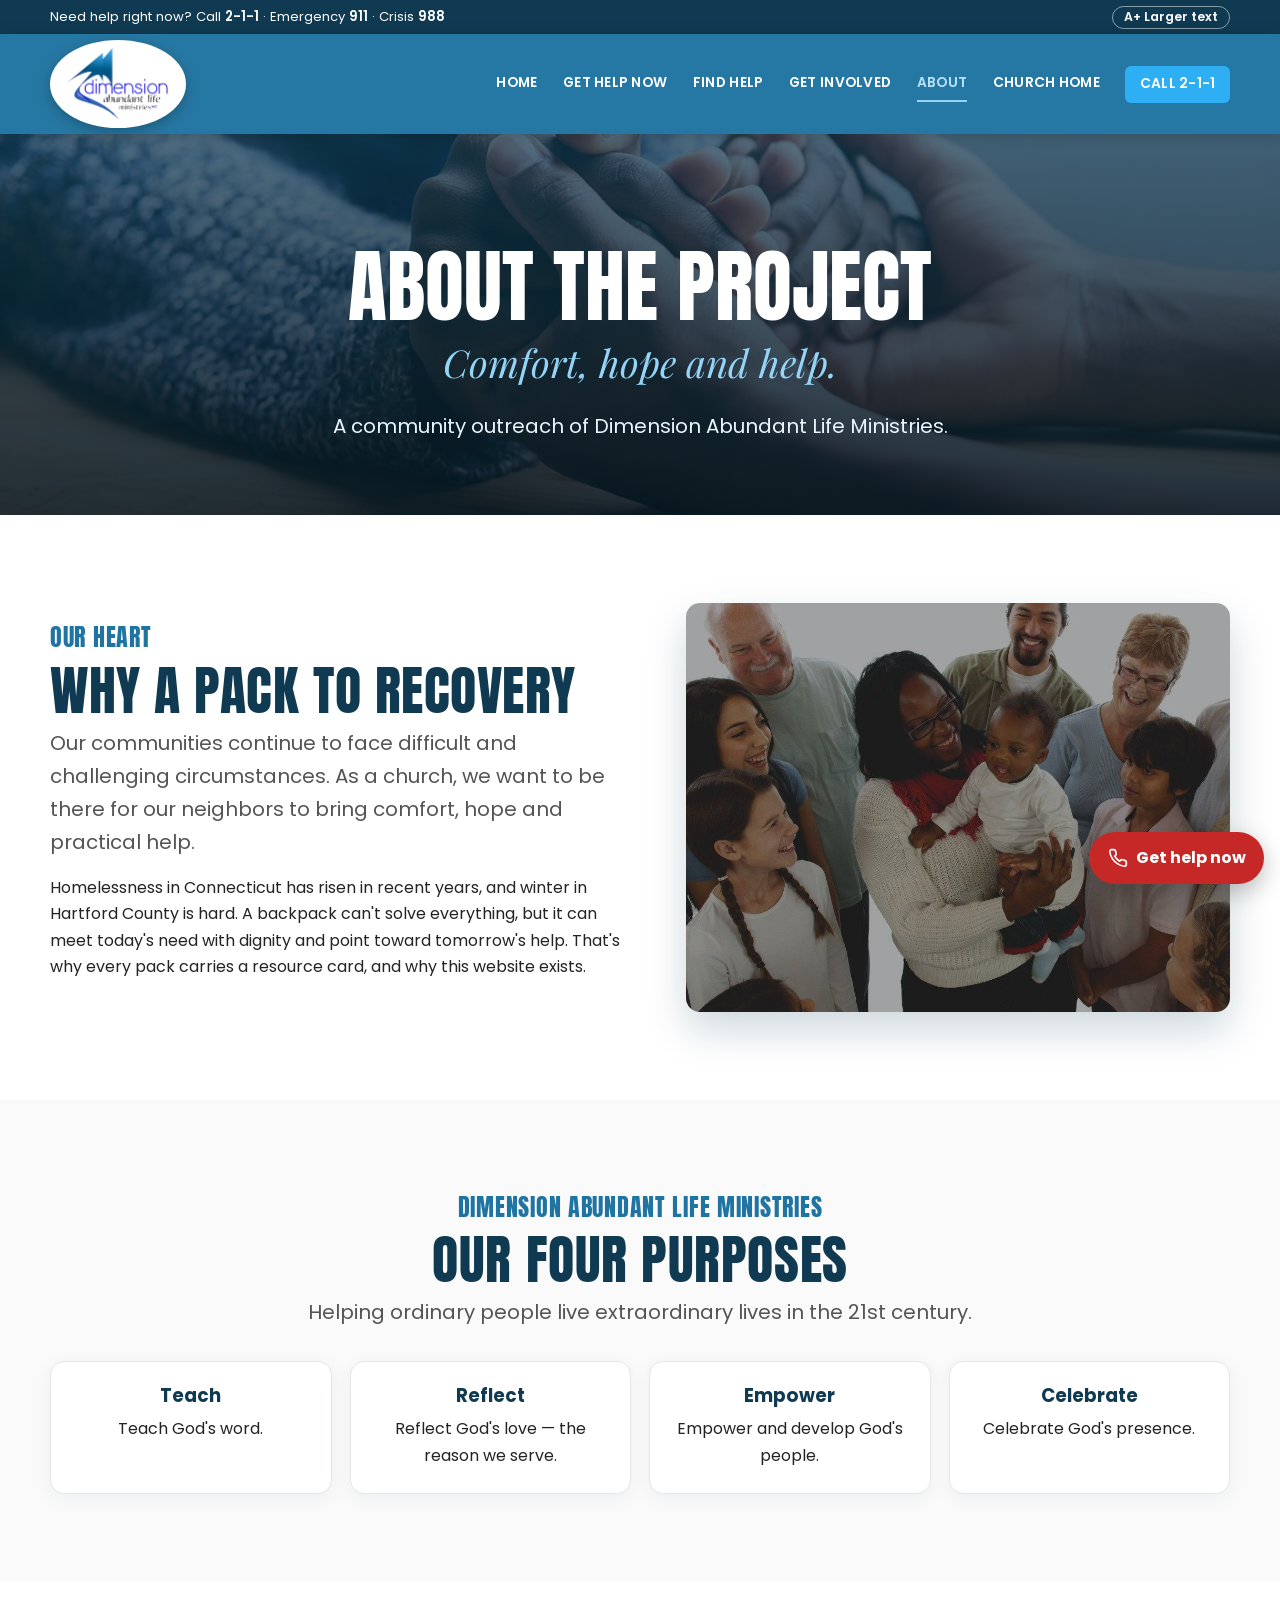
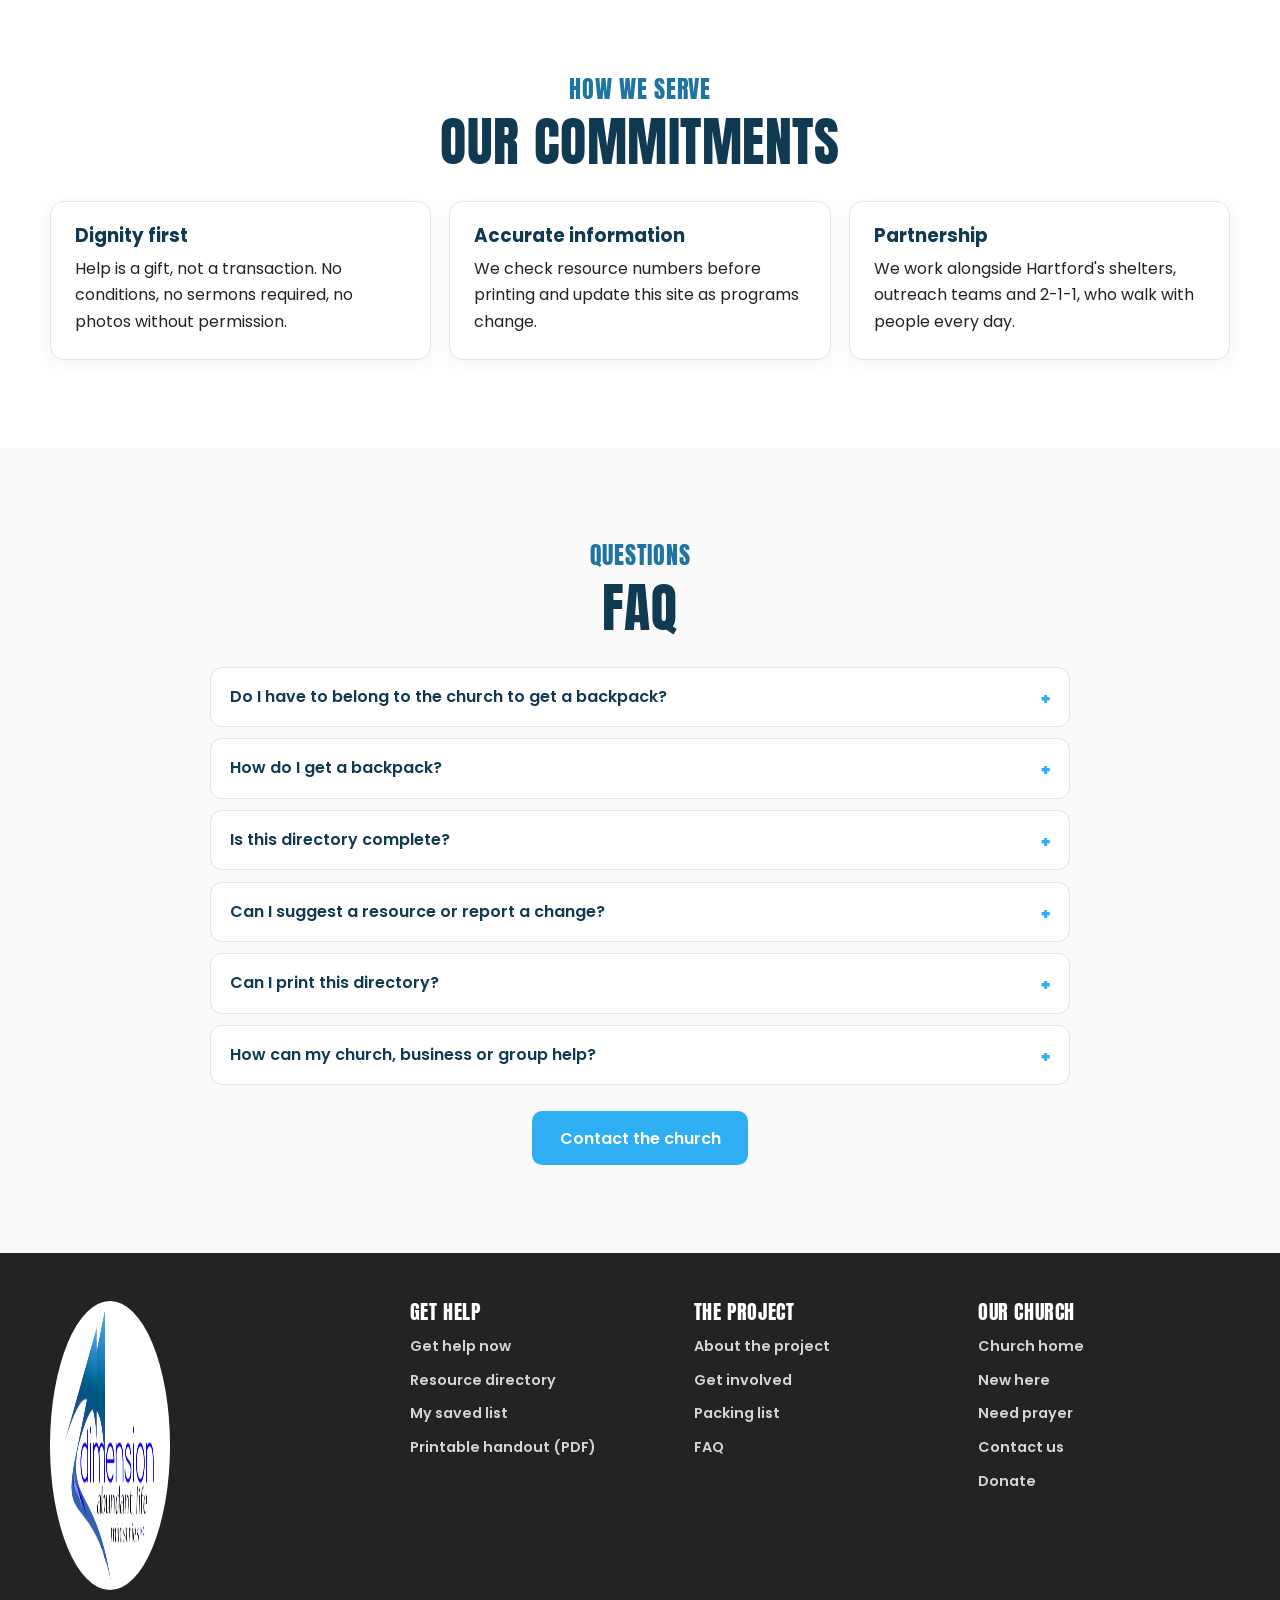
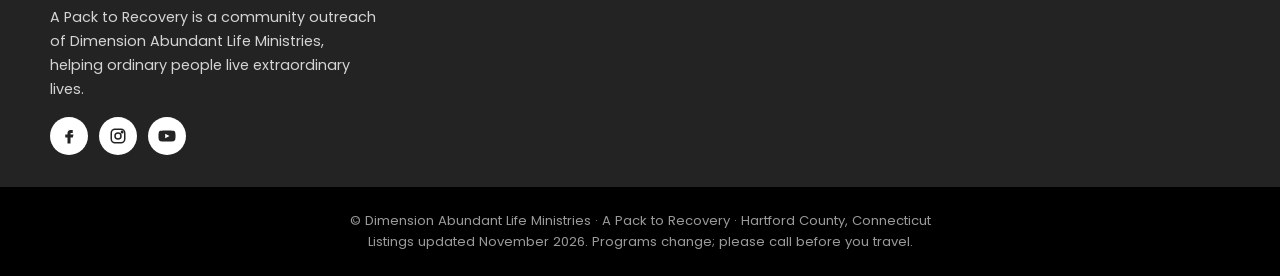
==== about.html @ 4f3009d9 "A Pack to Recovery website in DALM style with expanded Hartford County directory Co-Authored-By: Cla" ====
<!doctype html>
<html lang="en"><head><meta charset="utf-8"><meta name="viewport" content="width=device-width,initial-scale=1">
<title>About | A Pack to Recovery</title>
<meta name="description" content="A Pack to Recovery: backpacks and a free Hartford County resource directory from Dimension Abundant Life Ministries.">
<meta property="og:title" content="A Pack to Recovery | Dimension Abundant Life Ministries">
<meta property="og:description" content="A Pack to Recovery: backpacks and a free Hartford County resource directory from Dimension Abundant Life Ministries.">
<meta property="og:image" content="assets/church-outreach.jpg">
<meta name="theme-color" content="#1f74a2">
<link rel="icon" href="assets/dalm-logo.png">
<link rel="preconnect" href="https://fonts.googleapis.com"><link rel="preconnect" href="https://fonts.gstatic.com" crossorigin>
<link href="https://fonts.googleapis.com/css2?family=Anton&family=Playfair+Display:ital@1&family=Poppins:wght@400;500;600;700&display=swap" rel="stylesheet">
<link rel="stylesheet" href="site.css"><script src="site.js" defer></script></head>
<body><a class="skip" href="#main">Skip to content</a>
<div class="utility"><div class="wrap"><span>Need help right now? Call <a href="tel:211">2-1-1</a> · Emergency <a href="tel:911">911</a> · Crisis <a href="tel:988">988</a></span><span class="tools"><button type="button" id="textsize" aria-pressed="false">A+ Larger text</button></span></div></div>
<header class="site-head"><div class="wrap bar">
<a class="logo" href="index.html" aria-label="A Pack to Recovery home"><img src="assets/dalm-logo.png" alt="Dimension Abundant Life Ministries" width="419" height="289"></a>
<button class="menu-btn" type="button" aria-expanded="false" aria-controls="nav"><svg viewBox="0 0 24 24" fill="currentColor" aria-hidden="true"><rect x="3" y="3" width="5" height="5"/><rect x="9.5" y="3" width="5" height="5"/><rect x="16" y="3" width="5" height="5"/><rect x="3" y="9.5" width="5" height="5"/><rect x="9.5" y="9.5" width="5" height="5"/><rect x="16" y="9.5" width="5" height="5"/><rect x="3" y="16" width="5" height="5"/><rect x="9.5" y="16" width="5" height="5"/><rect x="16" y="16" width="5" height="5"/></svg>Menu</button>
<nav class="nav" id="nav" aria-label="Main"><a href="index.html">Home</a><a href="get-help-now.html">Get Help Now</a><a href="resources.html">Find Help</a><a href="get-involved.html">Get Involved</a><a href="about.html" aria-current="page">About</a><a href="https://www.dimensionministries.org/">Church Home</a><a class="nav-cta" href="tel:211">Call 2-1-1</a></nav>
</div></header>
<main id="main">
<section class="page-hero" style="background-image:url(assets/hands.jpg)"><div class="wrap">
<h1>About the Project</h1><span class="script">Comfort, hope and help.</span>
<p class="lead">A community outreach of Dimension Abundant Life Ministries.</p></div></section>
<section class="section"><div class="wrap split">
<div><p class="kicker" style="color:#1f74a2">Our heart</p><h2 class="display" style="font-size:clamp(2.2rem,5vw,3.4rem)">Why A Pack to Recovery</h2>
<p class="lead">Our communities continue to face difficult and challenging circumstances. As a church, we want to be there for our neighbors to bring comfort, hope and practical help.</p>
<p>Homelessness in Connecticut has risen in recent years, and winter in Hartford County is hard. A backpack can't solve everything, but it can meet today's need with dignity and point toward tomorrow's help. That's why every pack carries a resource card, and why this website exists.</p></div>
<div class="photo"><img src="assets/community.jpg" alt="A diverse church community gathered together" loading="lazy"></div>
</div></section>
<section class="section paper"><div class="wrap">
<div class="center"><p class="kicker" style="color:#1f74a2">Dimension Abundant Life Ministries</p><h2 class="display" style="font-size:clamp(2.2rem,5vw,3.4rem)">Our four purposes</h2>
<p class="lead">Helping ordinary people live extraordinary lives in the 21st century.</p></div>
<div class="grid four">
<div class="card center"><h3>Teach</h3><p>Teach God's word.</p></div>
<div class="card center"><h3>Reflect</h3><p>Reflect God's love — the reason we serve.</p></div>
<div class="card center"><h3>Empower</h3><p>Empower and develop God's people.</p></div>
<div class="card center"><h3>Celebrate</h3><p>Celebrate God's presence.</p></div>
</div></div></section>
<section class="section"><div class="wrap">
<div class="center"><p class="kicker" style="color:#1f74a2">How we serve</p><h2 class="display" style="font-size:clamp(2.2rem,5vw,3.4rem)">Our commitments</h2></div>
<div class="grid">
<div class="card"><h3>Dignity first</h3><p>Help is a gift, not a transaction. No conditions, no sermons required, no photos without permission.</p></div>
<div class="card"><h3>Accurate information</h3><p>We check resource numbers before printing and update this site as programs change.</p></div>
<div class="card"><h3>Partnership</h3><p>We work alongside Hartford's shelters, outreach teams and 2-1-1, who walk with people every day.</p></div>
</div></div></section>
<section class="section paper" id="faq"><div class="wrap" style="max-width:860px">
<div class="center"><p class="kicker" style="color:#1f74a2">Questions</p><h2 class="display" style="font-size:clamp(2.2rem,5vw,3.4rem)">FAQ</h2></div>
<div style="margin-top:2rem"><details class="faq"><summary>Do I have to belong to the church to get a backpack?</summary><p>No. Backpacks and this directory are free for anyone. There are no religious requirements and no questions you have to answer.</p></details><details class="faq"><summary>How do I get a backpack?</summary><p>Backpacks are handed out with local outreach partners. Contact the church to ask about upcoming distribution, or to refer someone.</p></details><details class="faq"><summary>Is this directory complete?</summary><p>It lists 131 programs in Hartford County and statewide, but programs change. 2-1-1 has the most current information for every program in Connecticut.</p></details><details class="faq"><summary>Can I suggest a resource or report a change?</summary><p>Yes, please! <a href="https://www.dimensionministries.org/contact-us">Contact the church</a> with the program name, phone and website.</p></details><details class="faq"><summary>Can I print this directory?</summary><p>Yes. On the Find Help page, filter or star what you need, then choose “Print this list.” There is also a two-sided <a href="A_Pack_to_Recovery_Handout.pdf">printable handout</a>.</p></details><details class="faq"><summary>How can my church, business or group help?</summary><p>Sponsor backpacks, run a supply drive, or volunteer as a group on packing day. Visit Get Involved.</p></details></div>
<div class="actions" style="justify-content:center"><a class="btn" href="https://www.dimensionministries.org/contact-us">Contact the church</a></div>
</div></section>
</main>
<footer class="site-foot"><div class="wrap top">
<div class="brand"><img src="assets/dalm-logo.png" alt="Dimension Abundant Life Ministries" width="419" height="289"><p>A Pack to Recovery is a community outreach of Dimension Abundant Life Ministries, helping ordinary people live extraordinary lives.</p>
<div class="social"><a href="https://www.facebook.com/DimensionAbundantLifeMinistries" aria-label="Facebook"><svg viewBox="0 0 24 24" fill="currentColor" aria-hidden="true"><path d="M14 8h3V4h-3c-2.8 0-4 1.7-4 4.3V10H7v4h3v8h4v-8h3l1-4h-4V8.6c0-.4.3-.6.6-.6z"/></svg></a><a href="https://www.instagram.com/dimensionlifeministries/" aria-label="Instagram"><svg viewBox="0 0 24 24" fill="none" stroke="currentColor" stroke-width="2" aria-hidden="true"><rect x="3" y="3" width="18" height="18" rx="5"/><circle cx="12" cy="12" r="4"/><circle cx="17.5" cy="6.5" r="1" fill="currentColor"/></svg></a><a href="https://www.youtube.com/channel/UC2dPU9p5CdF0M4lxwu2d5DQ" aria-label="YouTube"><svg viewBox="0 0 24 24" fill="currentColor" aria-hidden="true"><path d="M23 7.2a3 3 0 0 0-2.1-2.1C19 4.6 12 4.6 12 4.6s-7 0-8.9.5A3 3 0 0 0 1 7.2 31 31 0 0 0 .6 12 31 31 0 0 0 1 16.8a3 3 0 0 0 2.1 2.1c1.9.5 8.9.5 8.9.5s7 0 8.9-.5a3 3 0 0 0 2.1-2.1 31 31 0 0 0 .4-4.8 31 31 0 0 0-.4-4.8zM9.6 15.1V8.9l5.8 3.1z"/></svg></a></div></div>
<div><h4>Get help</h4><ul><li><a href="get-help-now.html">Get help now</a></li><li><a href="resources.html">Resource directory</a></li><li><a href="resources.html#saved">My saved list</a></li><li><a href="A_Pack_to_Recovery_Handout.pdf">Printable handout (PDF)</a></li></ul></div>
<div><h4>The project</h4><ul><li><a href="about.html">About the project</a></li><li><a href="get-involved.html">Get involved</a></li><li><a href="get-involved.html#packing">Packing list</a></li><li><a href="about.html#faq">FAQ</a></li></ul></div>
<div><h4>Our church</h4><ul><li><a href="https://www.dimensionministries.org/">Church home</a></li><li><a href="https://www.dimensionministries.org/about-us">New here</a></li><li><a href="https://www.dimensionministries.org/contact-us">Need prayer</a></li><li><a href="https://www.dimensionministries.org/contact-us">Contact us</a></li><li><a href="https://www.dimensionministries.org/online-giving">Donate</a></li></ul></div>
</div><div class="base"><div class="wrap">© Dimension Abundant Life Ministries · A Pack to Recovery · Hartford County, Connecticut<br>Listings updated November 2026. Programs change; please call before you travel.</div></div></footer>
<a class="fab no-print" href="get-help-now.html"><svg viewBox="0 0 24 24" fill="none" stroke="currentColor" stroke-width="2" stroke-linecap="round" stroke-linejoin="round" aria-hidden="true"><path d="M22 16.9v3a2 2 0 0 1-2.2 2 19.8 19.8 0 0 1-8.6-3.1 19.5 19.5 0 0 1-6-6A19.8 19.8 0 0 1 2.1 4.2 2 2 0 0 1 4.1 2h3a2 2 0 0 1 2 1.7c.1.9.4 1.8.7 2.7a2 2 0 0 1-.5 2.1L8 9.8a16 16 0 0 0 6 6l1.3-1.3a2 2 0 0 1 2.1-.4c.9.3 1.8.6 2.7.7a2 2 0 0 1 1.7 2z"/></svg><span>Get help now</span></a>
</body></html>
---- site.css ----
/* A Pack to Recovery — styled after dimensionministries.org
   Navy #0f3a51 · Sky blue #2eaef3 · Light blue #93d4f7 · Header bar #1f74a2 · Footer #242323 */
:root{
  --navy:#0f3a51;--blue:#2eaef3;--sky:#93d4f7;--pale:#b7e3fb;--bar:rgba(31,116,162,.97);
  --ink:#242323;--muted:#545454;--paper:#fafafa;--line:#d4d4d4;--foot:#242323;
  --display:'Anton',Impact,'Arial Narrow',sans-serif;--body:'Poppins',Arial,sans-serif;--script:'Playfair Display',Georgia,serif;
  --radius:14px;--fs:1rem;
}
html.big{--fs:1.18rem}
*{box-sizing:border-box}
html{scroll-behavior:smooth;scroll-padding-top:96px}
body{margin:0;background:#fff;color:var(--ink);font-family:var(--body);font-size:var(--fs);line-height:1.65;-webkit-font-smoothing:antialiased}
img{max-width:100%;display:block}
a{color:#1f74a2;text-underline-offset:.2em}
:focus-visible{outline:3px solid var(--blue);outline-offset:3px}
[hidden]{display:none!important}
.wrap{width:min(1180px,calc(100% - 32px));margin-inline:auto}
.skip{position:absolute;left:1rem;top:-5rem;background:#fff;padding:.75rem 1rem;z-index:99;border-radius:8px}
.skip:focus{top:1rem}

/* ---------- Header (DALM: oval logo, translucent blue bar, uppercase nav) ---------- */
.site-head{position:sticky;top:0;z-index:50;background:var(--bar);box-shadow:0 2px 14px rgba(0,0,0,.18)}
.site-head .bar{display:flex;align-items:center;justify-content:space-between;min-height:76px;gap:1rem}
.logo{display:block;background:#fff;border-radius:50%;padding:8px 16px;box-shadow:0 4px 14px rgba(0,0,0,.25);margin-block:6px;flex:none}
.logo img{width:104px;height:auto}
.nav{display:flex;align-items:center;gap:.25rem 1.6rem;flex-wrap:wrap;justify-content:flex-end}
.nav a{color:#fff;text-decoration:none;font-weight:600;font-size:.86rem;letter-spacing:.02em;text-transform:uppercase;padding:.35rem 0;border-bottom:2px solid transparent}
.nav a:hover,.nav a[aria-current]{border-bottom-color:var(--sky);color:var(--pale)}
.nav a.nav-cta{background:var(--blue);color:#fff;padding:.45rem .9rem;border-radius:6px;border:0}
.nav a.nav-cta:hover{background:#fff;color:var(--navy)}
.menu-btn{display:none;background:none;border:0;color:var(--sky);font:600 1rem var(--body);align-items:center;gap:.45rem;cursor:pointer;text-transform:uppercase}
.menu-btn svg{width:22px;height:22px}
.utility{background:var(--navy);color:#fff;font-size:.82rem}
.utility .wrap{display:flex;gap:.4rem 1.4rem;flex-wrap:wrap;justify-content:space-between;align-items:center;padding:.35rem 0}
.utility a{color:#fff;font-weight:600;text-decoration:none}
.utility a:hover{text-decoration:underline}
.utility .tools{display:flex;gap:.6rem}
.utility button{background:transparent;border:1px solid rgba(255,255,255,.5);color:#fff;border-radius:999px;padding:.1rem .7rem;font:600 .78rem var(--body);cursor:pointer}
@media(max-width:900px){
  .menu-btn{display:inline-flex}
  .nav{display:none;position:absolute;left:0;right:0;top:100%;background:var(--bar);flex-direction:column;align-items:stretch;padding:.5rem 16px 1.2rem;gap:0}
  .nav.open{display:flex}
  .nav a{padding:.8rem 0;border-bottom:1px solid rgba(255,255,255,.18)}
  .nav a.nav-cta{text-align:center;margin-top:.8rem}
  .logo img{width:84px}
}

/* ---------- Type ---------- */
h1,h2,h3,h4{margin:0 0 .6rem;line-height:1.12;color:var(--navy)}
p{margin:0 0 1rem}
.display{font-family:var(--display);font-weight:400;text-transform:uppercase;letter-spacing:.01em;line-height:1}
.script{font-family:var(--script);font-style:italic;font-weight:400}
.kicker{font-family:var(--display);text-transform:uppercase;color:var(--sky);font-size:clamp(1.1rem,2.2vw,1.5rem);letter-spacing:.03em;margin:0 0 .3rem}
.tagline{color:var(--blue);font-weight:600;text-transform:uppercase;letter-spacing:.04em;font-size:clamp(.78rem,1.6vw,1rem)}
.lead{font-size:clamp(1.05rem,2vw,1.25rem);color:var(--muted)}
.big-word{font-family:var(--display);color:var(--blue);font-size:clamp(3.2rem,10vw,6.2rem);line-height:.95;margin:0 0 .4rem;text-transform:uppercase}
.section{padding-block:clamp(3rem,7vw,5.5rem)}
.paper{background:var(--paper)}
.navy{background:var(--navy);color:#fff}
.navy h2,.navy h3{color:#fff}
.center{text-align:center}
.center .lead{margin-inline:auto;max-width:44rem}

/* ---------- Hero ---------- */
.hero{position:relative;color:#fff;min-height:min(86vh,760px);display:grid;place-items:center;text-align:center;padding:5rem 0;background:#111 center/cover no-repeat;isolation:isolate}
.hero::before{content:"";position:absolute;inset:0;background:linear-gradient(180deg,rgba(15,58,81,.55),rgba(8,24,34,.82));z-index:-1}
.hero h1{color:#fff;font-weight:600;font-size:clamp(2.6rem,7vw,4.6rem);margin:0;letter-spacing:-.01em}
.hero .script{display:block;color:var(--sky);font-size:clamp(1.9rem,5vw,3.2rem);margin:.2rem 0 1rem}
.hero .lead{color:#e9f5fc;max-width:40rem;margin:1rem auto 0}
.page-hero{position:relative;color:#fff;padding:clamp(4rem,9vw,7rem) 0 clamp(3rem,6vw,4.5rem);background:#123 center/cover no-repeat;isolation:isolate;text-align:center}
.page-hero::before{content:"";position:absolute;inset:0;background:linear-gradient(180deg,rgba(15,58,81,.7),rgba(8,24,34,.88));z-index:-1}
.page-hero h1{color:#fff;font-family:var(--display);font-weight:400;text-transform:uppercase;font-size:clamp(2.8rem,8vw,5rem);line-height:1;margin:0}
.page-hero .script{display:block;color:var(--sky);font-size:clamp(1.5rem,4vw,2.4rem);margin-top:.3rem}
.page-hero .lead{color:#e9f5fc;margin:1rem auto 0;max-width:42rem}

/* ---------- Buttons ---------- */
.actions{display:flex;flex-wrap:wrap;gap:.8rem;margin-top:1.6rem}
.center .actions,.hero .actions{justify-content:center}
.btn{display:inline-flex;align-items:center;justify-content:center;gap:.5rem;min-height:52px;padding:.8rem 1.6rem;border-radius:10px;border:2px solid transparent;background:var(--blue);color:#fff;font:600 1rem var(--body);text-decoration:none;cursor:pointer;transition:.15s}
.btn:hover{background:#1f74a2}
.btn.white{background:#fff;color:var(--navy)}
.btn.white:hover{background:var(--pale)}
.btn.ghost{background:transparent;border-color:#fff;color:#fff}
.btn.ghost:hover{background:#fff;color:var(--navy)}
.btn.dark{background:var(--navy)}
.btn.dark:hover{background:#072433}
.btn.line{background:#fff;color:var(--navy);border-color:var(--navy)}
.btn.line:hover{background:var(--navy);color:#fff}
.btn.sm{min-height:40px;padding:.45rem 1rem;font-size:.9rem;border-radius:8px}

/* ---------- Image tiles (DALM "Contact / Donate" cards) ---------- */
.tiles{display:grid;grid-template-columns:repeat(4,1fr);gap:18px}
.tile{position:relative;display:grid;place-items:center;min-height:250px;border-radius:var(--radius);overflow:hidden;color:#fff;text-decoration:none;background:#123 center/cover no-repeat;isolation:isolate;padding:1.2rem;text-align:center}
.tile::before{content:"";position:absolute;inset:0;background:rgba(15,58,81,.62);transition:.25s;z-index:-1}
.tile:hover::before{background:rgba(31,116,162,.78)}
.tile strong{font-family:var(--display);font-weight:400;text-transform:uppercase;font-size:clamp(1.9rem,3vw,2.5rem);line-height:1;display:block}
.tile span{display:block;font-size:.92rem;margin-top:.5rem;color:#e6f4fc}
@media(max-width:900px){.tiles{grid-template-columns:repeat(2,1fr)}}
@media(max-width:520px){.tiles{grid-template-columns:1fr}.tile{min-height:180px}}

/* ---------- Split / feature ---------- */
.split{display:grid;grid-template-columns:1.05fr 1fr;gap:clamp(1.8rem,5vw,4rem);align-items:center}
.split.rev>:first-child{order:2}
.photo{border-radius:var(--radius);overflow:hidden;box-shadow:0 18px 40px rgba(15,58,81,.2)}
.photo img{width:100%;height:100%;object-fit:cover;aspect-ratio:4/3}
@media(max-width:820px){.split{grid-template-columns:1fr}.split.rev>:first-child{order:0}}
.verse{border-left:5px solid var(--blue);background:#fff;padding:1.4rem 1.6rem;border-radius:0 var(--radius) var(--radius) 0;margin-top:1.5rem;box-shadow:0 6px 20px rgba(15,58,81,.08)}
.verse p{font-family:var(--script);font-style:italic;font-size:1.35rem;color:var(--navy);margin:0 0 .3rem}
.verse span{font-size:.85rem;color:var(--muted);font-weight:600}

/* ---------- Stats ---------- */
.stats{display:grid;grid-template-columns:repeat(4,1fr);gap:1rem;text-align:center}
.stat b{display:block;font-family:var(--display);font-weight:400;font-size:clamp(2.6rem,6vw,4rem);color:var(--sky);line-height:1}
.stat span{font-weight:600;font-size:.92rem;text-transform:uppercase;letter-spacing:.04em}
@media(max-width:700px){.stats{grid-template-columns:repeat(2,1fr);row-gap:2rem}}

/* ---------- Cards / grid ---------- */
.grid{display:grid;grid-template-columns:repeat(3,minmax(0,1fr));gap:18px;margin-top:2rem}
.grid.two{grid-template-columns:repeat(2,minmax(0,1fr))}
.grid.four{grid-template-columns:repeat(4,minmax(0,1fr))}
@media(max-width:900px){.grid,.grid.four{grid-template-columns:repeat(2,minmax(0,1fr))}}
@media(max-width:560px){.grid,.grid.two,.grid.four{grid-template-columns:1fr}}
.card{background:#fff;border:1px solid #e6e6e6;border-radius:var(--radius);padding:1.5rem;box-shadow:0 4px 18px rgba(15,58,81,.06);overflow-wrap:anywhere}
.card h3{font-size:1.15rem}
.card p:last-child{margin-bottom:0}
.card .icon{width:52px;height:52px;border-radius:50%;background:var(--pale);color:var(--navy);display:grid;place-items:center;margin-bottom:.9rem}
.card .icon svg{width:26px;height:26px}
.step{position:relative;padding-top:2.2rem}
.step::before{counter-increment:step;content:counter(step);position:absolute;top:-1px;left:1.5rem;transform:translateY(-50%);width:46px;height:46px;border-radius:50%;background:var(--blue);color:#fff;font:400 1.5rem var(--display);display:grid;place-items:center}
.steps{counter-reset:step}

/* ---------- Quick numbers band ---------- */
.numbers{display:grid;grid-template-columns:repeat(3,1fr);gap:14px;margin-top:1.8rem}
@media(max-width:820px){.numbers{grid-template-columns:repeat(2,1fr)}}
@media(max-width:480px){.numbers{grid-template-columns:1fr}}
.num{display:flex;flex-direction:column;gap:.15rem;background:rgba(255,255,255,.07);border:1px solid rgba(255,255,255,.18);border-radius:var(--radius);padding:1.1rem 1.2rem;color:#fff;text-decoration:none;transition:.15s}
.num:hover{background:rgba(46,174,243,.25)}
.num b{font-family:var(--display);font-weight:400;font-size:2rem;line-height:1.05;color:var(--sky)}
.num span{font-weight:600}
.num small{color:#cfe8f6;font-size:.84rem}
.paper .num,.light .num{background:#fff;border-color:#e3e3e3;color:var(--ink)}
.paper .num b,.light .num b{color:var(--navy)}
.paper .num small,.light .num small{color:var(--muted)}

/* ---------- Progress ---------- */
.progress{background:#fff;border-radius:var(--radius);padding:1.6rem;box-shadow:0 6px 24px rgba(15,58,81,.1);color:var(--ink)}
.progress .track{height:22px;background:#e8f4fb;border-radius:999px;overflow:hidden;margin:.8rem 0 .4rem}
.progress .fill{height:100%;background:linear-gradient(90deg,var(--blue),#1f74a2);border-radius:999px;width:0;transition:width 1.2s ease}
.progress .row{display:flex;justify-content:space-between;font-weight:600;font-size:.9rem;color:var(--muted)}

/* ---------- Checklist ---------- */
.checklist{list-style:none;padding:0;margin:0;display:grid;gap:.4rem}
.checklist li{display:flex;gap:.6rem;align-items:flex-start}
.checklist li::before{content:"";flex:none;width:20px;height:20px;margin-top:.2rem;border-radius:50%;background:var(--blue) url("data:image/svg+xml,%3Csvg xmlns='http://www.w3.org/2000/svg' viewBox='0 0 24 24' fill='none' stroke='white' stroke-width='3.5' stroke-linecap='round' stroke-linejoin='round'%3E%3Cpath d='M5 12l5 5L20 7'/%3E%3C/svg%3E") center/12px no-repeat}

/* ---------- FAQ ---------- */
details.faq{background:#fff;border:1px solid #e3e3e3;border-radius:12px;padding:0 1.2rem;margin-bottom:.7rem}
details.faq summary{cursor:pointer;font-weight:600;color:var(--navy);padding:1rem 0;list-style:none;display:flex;justify-content:space-between;gap:1rem}
details.faq summary::after{content:"+";font:400 1.6rem/1 var(--display);color:var(--blue)}
details.faq[open] summary::after{content:"–"}
details.faq p{padding-bottom:1rem;margin:0}

/* ---------- Directory ---------- */
.dir-tools{position:sticky;top:var(--headh,92px);z-index:20;background:#fff;border-bottom:1px solid #e6e6e6;box-shadow:0 6px 16px rgba(0,0,0,.05)}
.dir-tools .wrap{padding:1rem 0;display:grid;gap:.75rem}
.searchbar{display:flex;gap:.6rem;flex-wrap:wrap}
.searchbar input,.searchbar select{font:inherit;padding:.75rem 1rem;border:2px solid #cfd8de;border-radius:10px;min-height:52px;background:#fff}
.searchbar input{flex:1 1 260px;min-width:0}
.searchbar select{flex:0 1 220px}
.searchbar input:focus,.searchbar select:focus{border-color:var(--blue);outline:none}
.chips{display:flex;gap:.45rem;overflow-x:auto;padding-bottom:.2rem;scrollbar-width:thin}
.chip{flex:none;border:1.5px solid #cfd8de;background:#fff;color:var(--navy);border-radius:999px;padding:.4rem .9rem;font:600 .84rem var(--body);cursor:pointer;white-space:nowrap}
.chip[aria-pressed="true"]{background:var(--navy);border-color:var(--navy);color:#fff}
.chip.toggle[aria-pressed="true"]{background:var(--blue);border-color:var(--blue)}
.dir-meta{display:flex;justify-content:space-between;align-items:center;gap:1rem;flex-wrap:wrap;font-size:.9rem;color:var(--muted)}
.dir-meta button{background:none;border:0;color:#1f74a2;font:600 .9rem var(--body);cursor:pointer;text-decoration:underline}
.group{padding-top:2.4rem}
.group>h2{font-family:var(--display);font-weight:400;text-transform:uppercase;font-size:clamp(1.8rem,4vw,2.5rem);display:flex;align-items:center;gap:.7rem}
.group>h2 small{font:600 .85rem var(--body);color:var(--muted);text-transform:none}
.res-grid{display:grid;grid-template-columns:repeat(3,minmax(0,1fr));gap:16px;margin-top:1rem}
@media(max-width:980px){.res-grid{grid-template-columns:repeat(2,minmax(0,1fr))}}
@media(max-width:600px){.res-grid{grid-template-columns:1fr}}
.res{display:flex;flex-direction:column;background:#fff;border:1px solid #e3e3e3;border-top:4px solid var(--blue);border-radius:12px;padding:1.15rem 1.2rem;overflow-wrap:anywhere;position:relative}
.res h3{font-size:1.05rem;margin:.15rem 0 .4rem;padding-right:2rem}
.res .town{font-size:.74rem;font-weight:700;letter-spacing:.08em;text-transform:uppercase;color:#1f74a2}
.res p{font-size:.93rem;margin-bottom:.6rem}
.res .addr{font-size:.86rem;color:var(--muted);margin-bottom:.4rem}
.tags{display:flex;gap:.3rem;flex-wrap:wrap;margin-bottom:.7rem}
.tag{font-size:.7rem;font-weight:700;letter-spacing:.04em;text-transform:uppercase;border-radius:999px;padding:.1rem .55rem;background:#eef6fb;color:var(--navy)}
.tag.t247{background:var(--navy);color:#fff}
.tag.free{background:#e3f6ea;color:#17603a}
.res .links{margin-top:auto;display:flex;gap:.45rem;flex-wrap:wrap}
.res .links a{font-size:.86rem;font-weight:600;text-decoration:none;border-radius:8px;padding:.45rem .75rem;border:1.5px solid #cfd8de;color:var(--navy)}
.res .links a.call{background:var(--blue);border-color:var(--blue);color:#fff}
.res .links a:hover{border-color:var(--navy)}
.save{position:absolute;top:.8rem;right:.8rem;width:34px;height:34px;border-radius:50%;border:1.5px solid #cfd8de;background:#fff;color:#9aa8b1;cursor:pointer;display:grid;place-items:center}
.save svg{width:18px;height:18px}
.save[aria-pressed="true"]{background:#fff6d9;border-color:#e2b100;color:#c99800}
.empty{background:var(--paper);border-radius:var(--radius);padding:2rem;text-align:center;margin-top:2rem}
.alert{background:#fff;border-left:6px solid #c62828;border-radius:0 12px 12px 0;padding:1.2rem 1.4rem;box-shadow:0 4px 16px rgba(0,0,0,.06)}
.alert strong{color:#c62828}
.note{font-size:.88rem;color:var(--muted)}

/* ---------- Footer (DALM: dark bar + black base) ---------- */
.site-foot{background:var(--foot);color:#d4d4d4}
.site-foot .top{padding:3rem 0 2rem;display:grid;grid-template-columns:1.3fr 1fr 1fr 1fr;gap:2rem}
.site-foot h4{color:#fff;font-family:var(--display);font-weight:400;text-transform:uppercase;font-size:1.25rem;letter-spacing:.03em}
.site-foot a{color:#d4d4d4;text-decoration:none;font-weight:600;font-size:.9rem}
.site-foot a:hover{color:#fff;text-decoration:underline}
.site-foot ul{list-style:none;padding:0;margin:0;display:grid;gap:.45rem}
.site-foot .brand img{width:120px;background:#fff;border-radius:50%;padding:8px 14px;margin-bottom:1rem}
.site-foot .brand p{font-size:.9rem}
.social{display:flex;gap:.7rem;margin-top:1rem}
.social a{width:38px;height:38px;border-radius:50%;background:#fff;color:var(--foot);display:grid;place-items:center}
.social a:hover{background:var(--blue);color:#fff}
.social svg{width:18px;height:18px}
.site-foot .base{background:#000;color:#9a9a9a;text-align:center;font-size:.82rem;padding:1.4rem 0}
.site-foot .base a{font-size:.82rem;color:#bdbdbd}
@media(max-width:860px){.site-foot .top{grid-template-columns:1fr 1fr}}
@media(max-width:520px){.site-foot .top{grid-template-columns:1fr}}

/* ---------- Floating help button ---------- */
.fab{position:fixed;right:16px;bottom:16px;z-index:60;display:flex;align-items:center;gap:.5rem;background:#c62828;color:#fff;text-decoration:none;font-weight:700;border-radius:999px;padding:.8rem 1.15rem;box-shadow:0 8px 24px rgba(0,0,0,.25)}
.fab:hover{background:#a51d1d}
.fab svg{width:20px;height:20px}

/* ---------- Print (volunteers printing a custom list) ---------- */
@media print{
  .site-head,.utility,.site-foot,.fab,.dir-tools,.no-print,.save,.page-hero::before{display:none!important}
  .page-hero{background:none!important;color:#000;padding:0 0 1rem;text-align:left}
  .page-hero h1{color:#000;font-size:28pt}.page-hero .script,.page-hero .lead{color:#333}
  body{font-size:10pt}
  .res-grid{grid-template-columns:1fr 1fr;gap:6px}
  .res{break-inside:avoid;border:1px solid #999;border-top:3px solid #000;padding:.5rem .6rem}
  .res .links a{border:0;padding:0;background:none!important;color:#000!important}
  .res .links a.web,.res .links a.map{display:none}
  .group{padding-top:.8rem}
  a[href^="tel"]::after{content:""}
}
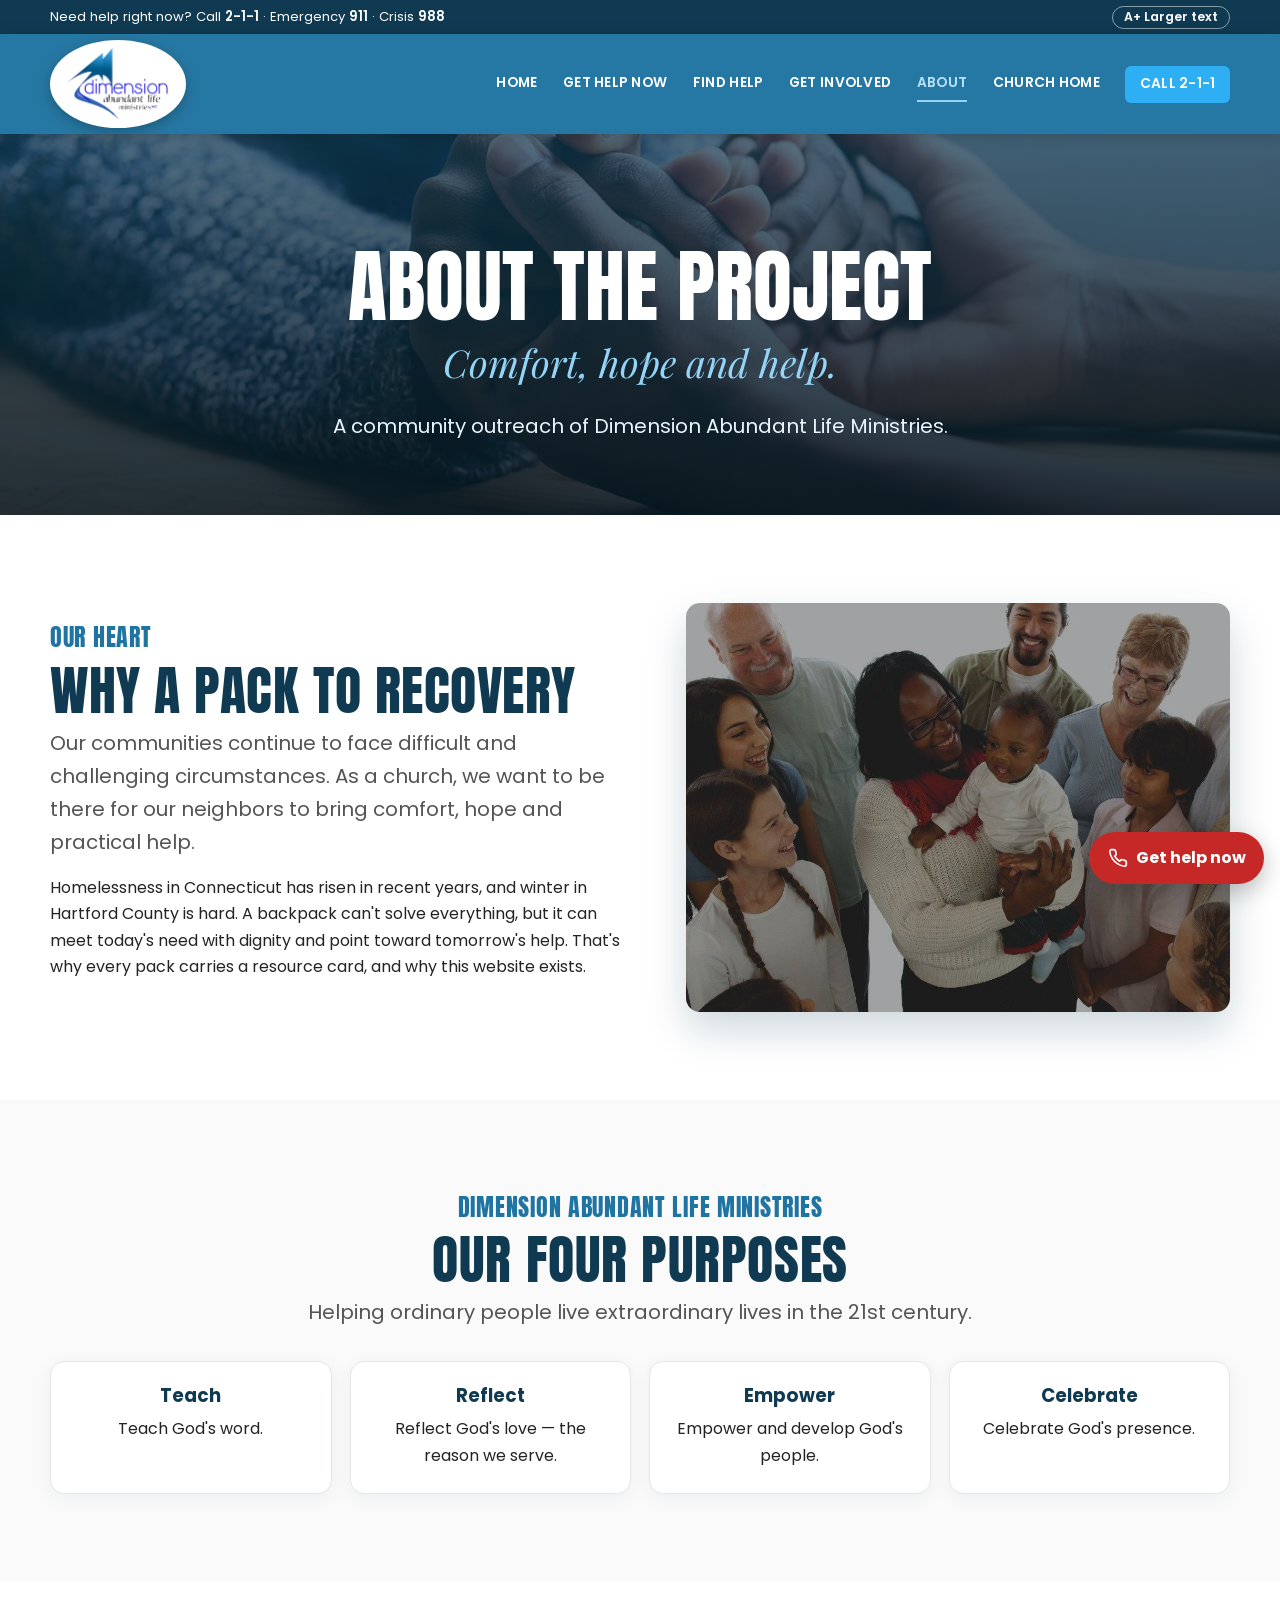
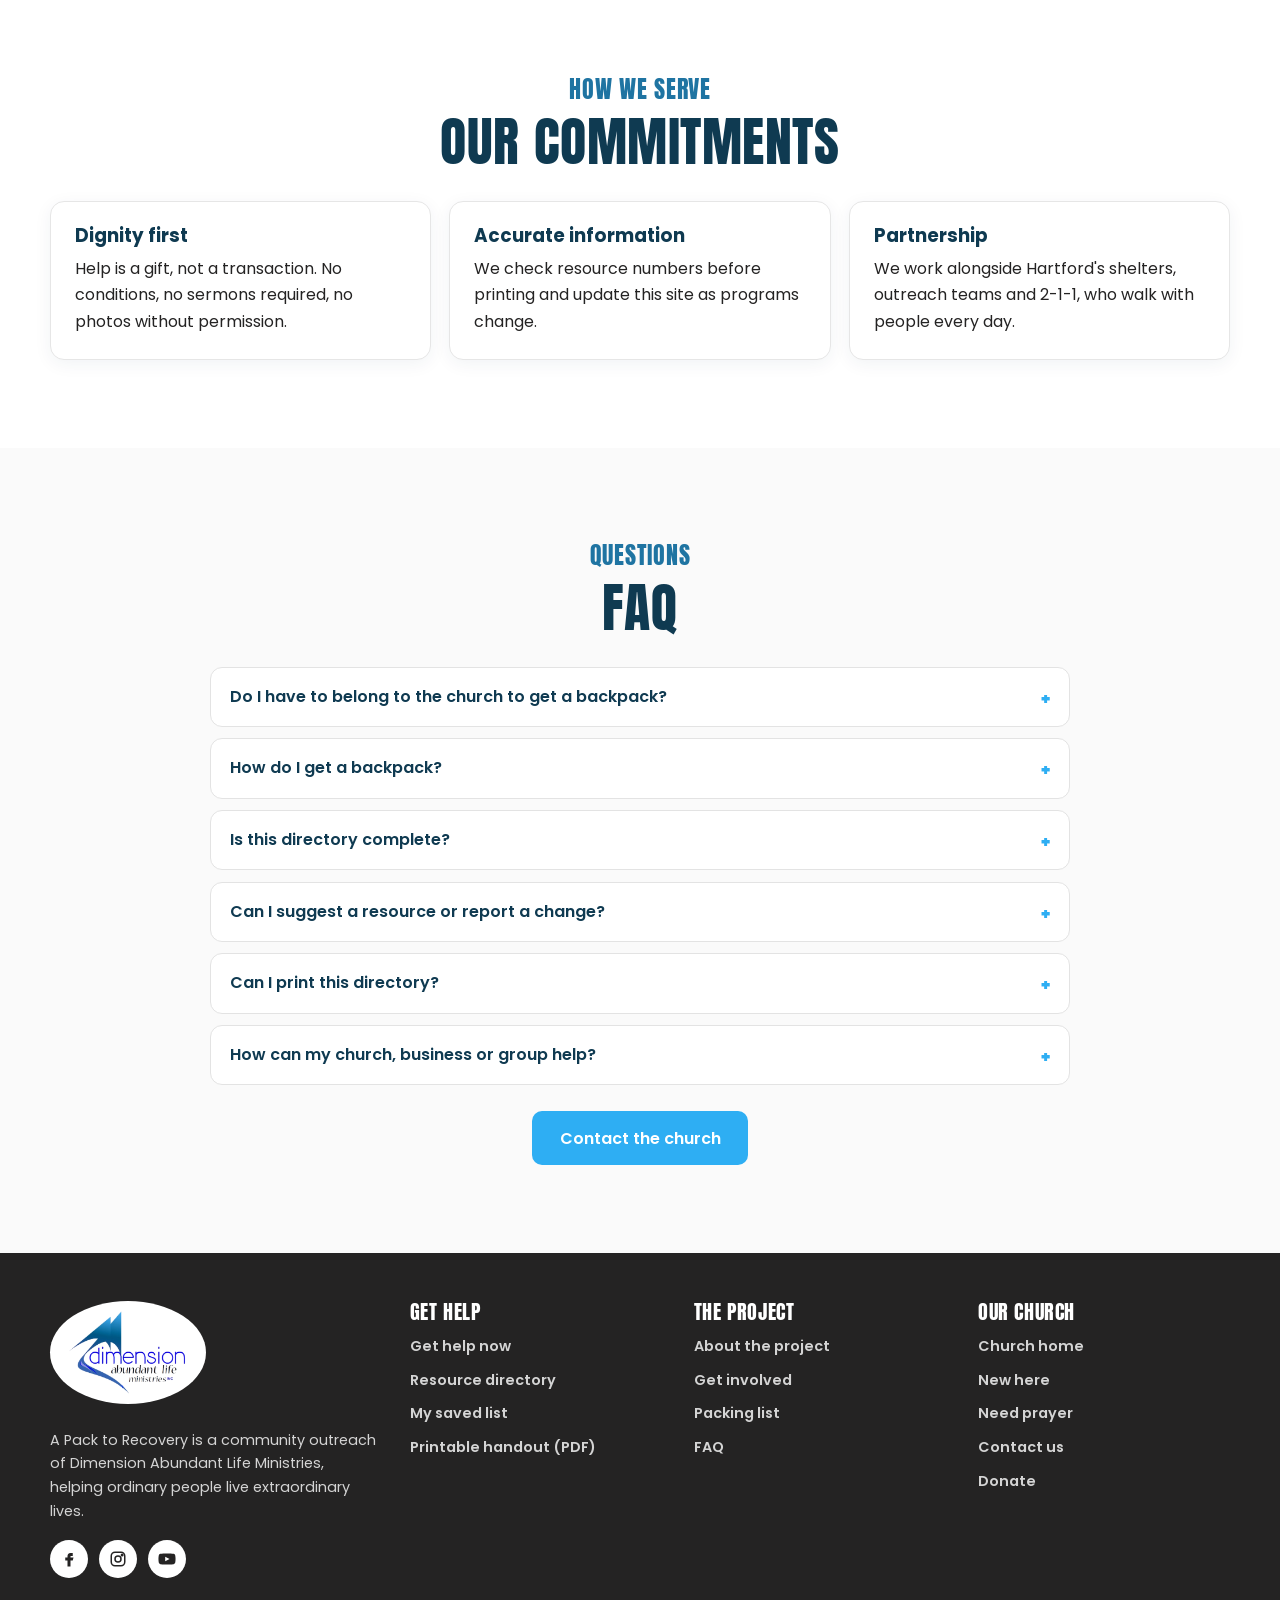
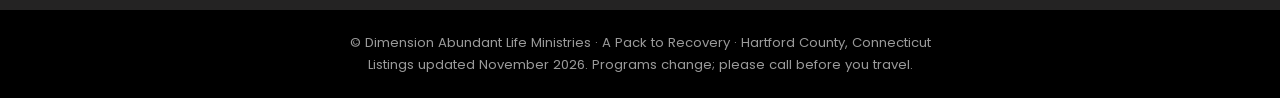
==== commit b8beb2c5: "Fix stretched footer logo: keep image aspect ratio Co-Authored-By: Claude Opus 5.5 <noreply@anthropi" ====
--- a/about.html
+++ b/about.html
@@ -50,7 +50,7 @@
 </div></section>
 </main>
 <footer class="site-foot"><div class="wrap top">
-<div class="brand"><img src="assets/dalm-logo.png" alt="Dimension Abundant Life Ministries" width="419" height="289"><p>A Pack to Recovery is a community outreach of Dimension Abundant Life Ministries, helping ordinary people live extraordinary lives.</p>
+<div class="brand"><a class="logo-foot" href="https://www.dimensionministries.org/"><img src="assets/dalm-logo.png" alt="Dimension Abundant Life Ministries" width="419" height="289"></a><p>A Pack to Recovery is a community outreach of Dimension Abundant Life Ministries, helping ordinary people live extraordinary lives.</p>
 <div class="social"><a href="https://www.facebook.com/DimensionAbundantLifeMinistries" aria-label="Facebook"><svg viewBox="0 0 24 24" fill="currentColor" aria-hidden="true"><path d="M14 8h3V4h-3c-2.8 0-4 1.7-4 4.3V10H7v4h3v8h4v-8h3l1-4h-4V8.6c0-.4.3-.6.6-.6z"/></svg></a><a href="https://www.instagram.com/dimensionlifeministries/" aria-label="Instagram"><svg viewBox="0 0 24 24" fill="none" stroke="currentColor" stroke-width="2" aria-hidden="true"><rect x="3" y="3" width="18" height="18" rx="5"/><circle cx="12" cy="12" r="4"/><circle cx="17.5" cy="6.5" r="1" fill="currentColor"/></svg></a><a href="https://www.youtube.com/channel/UC2dPU9p5CdF0M4lxwu2d5DQ" aria-label="YouTube"><svg viewBox="0 0 24 24" fill="currentColor" aria-hidden="true"><path d="M23 7.2a3 3 0 0 0-2.1-2.1C19 4.6 12 4.6 12 4.6s-7 0-8.9.5A3 3 0 0 0 1 7.2 31 31 0 0 0 .6 12 31 31 0 0 0 1 16.8a3 3 0 0 0 2.1 2.1c1.9.5 8.9.5 8.9.5s7 0 8.9-.5a3 3 0 0 0 2.1-2.1 31 31 0 0 0 .4-4.8 31 31 0 0 0-.4-4.8zM9.6 15.1V8.9l5.8 3.1z"/></svg></a></div></div>
 <div><h4>Get help</h4><ul><li><a href="get-help-now.html">Get help now</a></li><li><a href="resources.html">Resource directory</a></li><li><a href="resources.html#saved">My saved list</a></li><li><a href="A_Pack_to_Recovery_Handout.pdf">Printable handout (PDF)</a></li></ul></div>
 <div><h4>The project</h4><ul><li><a href="about.html">About the project</a></li><li><a href="get-involved.html">Get involved</a></li><li><a href="get-involved.html#packing">Packing list</a></li><li><a href="about.html#faq">FAQ</a></li></ul></div>
--- a/site.css
+++ b/site.css
@@ -10,7 +10,7 @@
 *{box-sizing:border-box}
 html{scroll-behavior:smooth;scroll-padding-top:96px}
 body{margin:0;background:#fff;color:var(--ink);font-family:var(--body);font-size:var(--fs);line-height:1.65;-webkit-font-smoothing:antialiased}
-img{max-width:100%;display:block}
+img{max-width:100%;height:auto;display:block}
 a{color:#1f74a2;text-underline-offset:.2em}
 :focus-visible{outline:3px solid var(--blue);outline-offset:3px}
 [hidden]{display:none!important}
@@ -208,7 +208,8 @@
 .site-foot a{color:#d4d4d4;text-decoration:none;font-weight:600;font-size:.9rem}
 .site-foot a:hover{color:#fff;text-decoration:underline}
 .site-foot ul{list-style:none;padding:0;margin:0;display:grid;gap:.45rem}
-.site-foot .brand img{width:120px;background:#fff;border-radius:50%;padding:8px 14px;margin-bottom:1rem}
+.site-foot .brand a.logo-foot{display:inline-block;background:#fff;border-radius:50%;padding:10px 18px;margin-bottom:1rem}
+.site-foot .brand img{width:120px;height:auto}
 .site-foot .brand p{font-size:.9rem}
 .social{display:flex;gap:.7rem;margin-top:1rem}
 .social a{width:38px;height:38px;border-radius:50%;background:#fff;color:var(--foot);display:grid;place-items:center}
